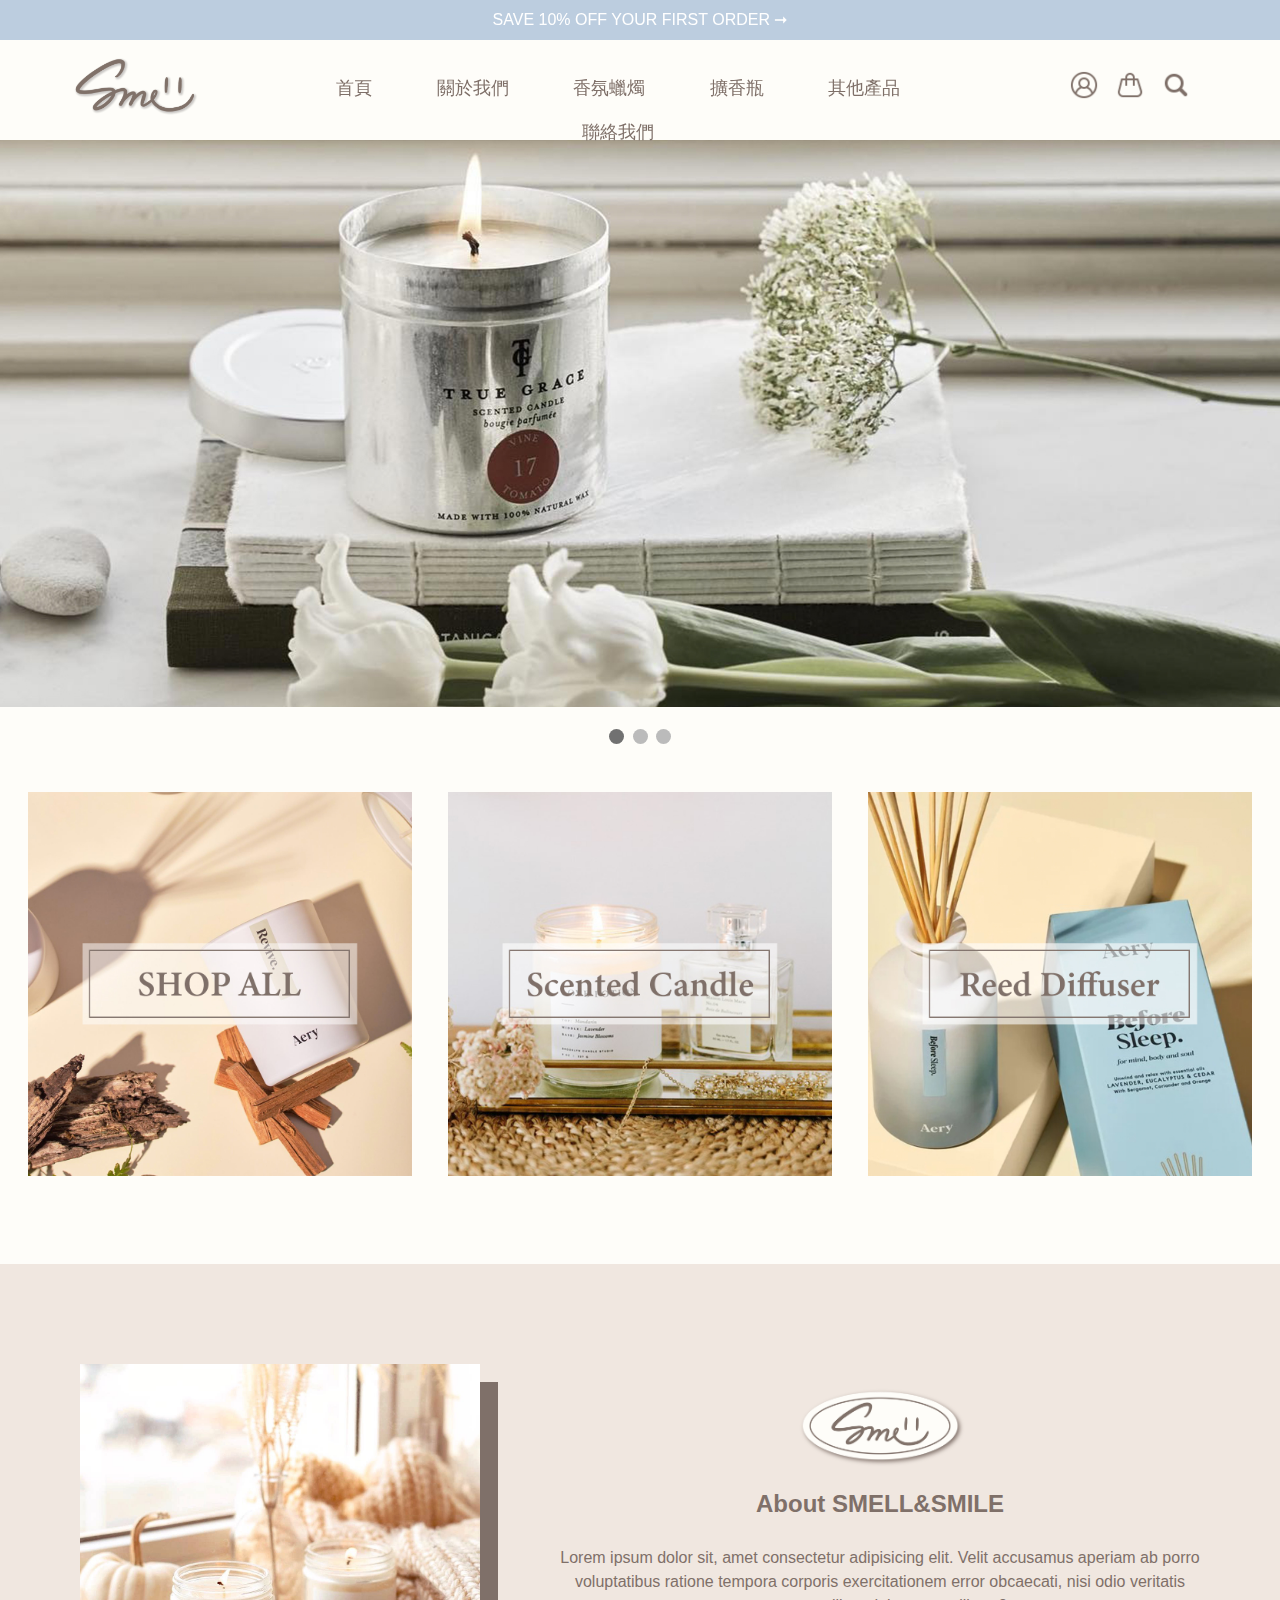
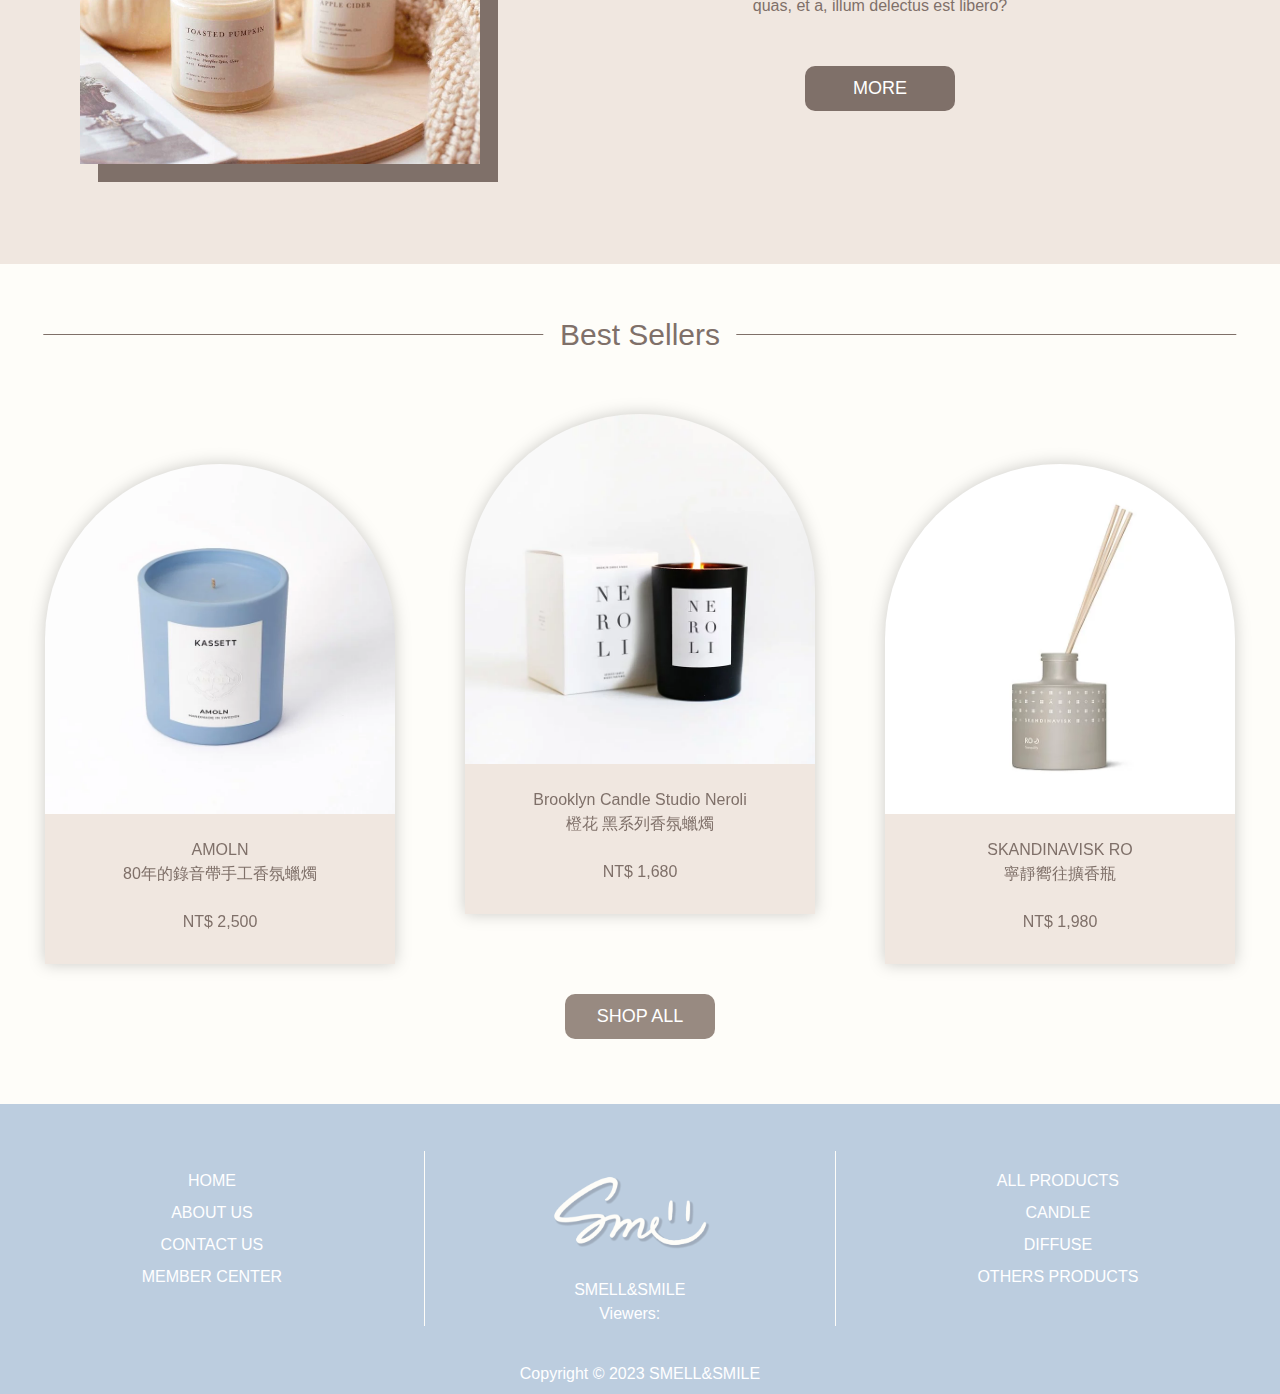
==== index.html @ 1fcc6f93 "1" ====
<!DOCTYPE html>
<html lang="en">
<head>
    <meta charset="UTF-8">
    <meta http-equiv="X-UA-Compatible" content="IE=edge">
    <meta name="viewport" content="width=device-width, initial-scale=1.0">
    <title>Document</title>
    <link rel="stylesheet" href="index.css">
</head>
<body>
    <header>
        <div class="blue">SAVE 10% OFF YOUR FIRST ORDER ➞</div>
        <div class="head">
          <div class="logo"><img src="image/photo/logo2.png" style="width:130px"></div>
          <nav>
            <a href="#p1">首頁</a>
            <a href="#p1">關於我們</a>
            <a href="#p2">香氛蠟燭</a>   
            <a href="#p3">擴香瓶</a>
            <a href="#p4">其他產品</a>
            <a href="#p5">聯絡我們</a>
         </nav>
         <div class="icon">
             <div>
                <img src="image/photo/person.png" style="width:30px">
             </div>
             <div>
              <img src="image/photo/shopping.png" style="width:30px">
           </div>
           <div>
            <img src="image/photo/magnifier.png" style="width:30px">
         </div>
         </div>
        </div>
    </header>
    <div class="slideshow-container">

        <div class="mySlides fade">        
          <img src="image/photo/slide1.jpg" style="width:100%">
        </div>
        
        <div class="mySlides fade">
          <img src="image/photo/slide2.jpg" style="width:100%">
        </div>
        
        <div class="mySlides fade">
          <img src="image/photo/slide3.jpg" style="width:100%" >
        </div>        
    </div>   
    <br> 
        <div style="text-align:center">
          <span class="dot"></span> 
          <span class="dot"></span> 
          <span class="dot"></span> 
        </div>
        <br><br>
    <section>
        <div class="card1">
            <div><img src="image/photo/goods1.jpg" style="width:400px" ></div>
            <div><img src="image/photo/goods2.jpg" style="width:400px" ></div>
            <div><img src="image/photo/goods3.jpg" style="width:400px" ></div>
        </div>
    </section>
    <section>
        <div class="card2">
          <div class="shw"><img src="image/photo/aboutus.jpeg" style="width:400px"></div>
          <div class="about"><img src="image/photo/logo3.png" style="width:160px"><br>
            <div class="besttxt">
              <h2>About SMELL&SMILE</h2><br>
                 Lorem ipsum dolor sit, amet consectetur adipisicing elit. Velit accusamus aperiam ab porro voluptatibus ratione tempora corporis exercitationem error obcaecati, nisi odio veritatis quas, et a, illum delectus est libero?
            </div>
               <br><button class="button" style="vertical-align:middle"><span>MORE </span></button>
          </div>
        </div>
    </section>
    <section>
      <div class="card3">
        <hr class="hr-solid-content" data-content="Best Sellers">
          <div class="array1">
            <div class="item1" style="margin-top: 50px;">
              <div class="itemph2"><img src="image/candle/c8-1.jpg"></div>
              <div class="besttxt">AMOLN<br>80年的錄音帶手工香氛蠟燭<br><br>NT$ 2,500</div>
            </div>
            <div class="item1">
              <div class="itemph2"><img src="image/candle/c9-2.jpg"></div>
              <div class="besttxt">Brooklyn Candle Studio Neroli<br>橙花 黑系列香氛蠟燭<br><br>NT$ 1,680</div>
            </div>
            <div class="item1" style="margin-top: 50px;">
              <div class="itemph2"><img src="image/diffuse/d7-1.jpg"></div>
              <div class="besttxt">SKANDINAVISK RO<br>寧靜嚮往擴香瓶<br><br>NT$ 1,980</div>
            </div>
          </div>
          
          <div style="text-align: center;"><button class="button" style="vertical-align:middle; background-color: #988a81;" ><span>SHOP ALL </span></button></div>
      </div>
    </section>
    
   
    <footer>
        <div class="foot">
          <div>
            <a href="">HOME</a><br>
            <a href="">ABOUT US</a><br>
            <a href="">CONTACT US</a><br>
            <a href="">MEMBER CENTER</a>
          </div>
          <div class="hrr"><img src="image/photo/logo白.png" style="width:250px"><br>SMELL&SMILE<br>Viewers:</div>
          <div>
            <a href="">ALL PRODUCTS</a><br>
            <a href="">CANDLE</a><br>
            <a href="">DIFFUSE</a><br>
            <a href="">OTHERS PRODUCTS</a>
          </div>
        </div>
        <div class="blue">Copyright © 2023 SMELL&SMILE</div>
    </footer>

    <script>
        let slideIndex = 0;
        showSlides();
        
        function showSlides() {
          let i;
          let slides = document.getElementsByClassName("mySlides");
          let dots = document.getElementsByClassName("dot");
          for (i = 0; i < slides.length; i++) {
            slides[i].style.display = "none";  
          }
          slideIndex++;
          if (slideIndex > slides.length) {slideIndex = 1}    
          for (i = 0; i < dots.length; i++) {
            dots[i].className = dots[i].className.replace(" active", "");
          }
          slides[slideIndex-1].style.display = "block";  
          dots[slideIndex-1].className += " active";
          setTimeout(showSlides, 5000); // Change image every 2 seconds
        }
        </script>
        
</body>
</html>
---- index.css ----
*{
    padding: 0px;
    margin: 0px;
    box-sizing: border-box;
}
header{
  position: fixed;
  width: 100%;
  /* height: 170px; */
  z-index: 1000;
}
.blue{
    background-color: #bccddf;
    width: 100%;
    height: 40px;
    color:white;
    line-height: 40px;
    text-align: center;
}
.head{
    background-color: #fefdf9;
    width: 100%;
    height: 100px;
    display: flex;
    justify-content: space-evenly;
}

body {
    font-family: Verdana, sans-serif;
    background-color: #fefdf9;
}

nav{
  text-align: center;
  width: 55%;
  padding-top: 26px;
  padding-left: 10px;
}
nav a{
    padding: 10px 15px ;
    margin-right:30px;
    display: inline-block;
    color: #7f7069;
    font-size: 18px;
    text-decoration:none;
    /* font-weight: bolder; */
}
nav a:hover{
    box-shadow: 0 3px;
    padding-bottom:10px;
    /* border-radius: 10px; */
    color: #988a81;
    transition: all 0.3s;
    /* box-shadow: 0 12px 16px 0 rgba(76, 76, 76, 0.24), 0 17px 50px 0 rgba(76, 76, 76, 0.19); */
}

/*廣告卷軸*/
.mySlides {display: none;
}
/* Slideshow container */
.slideshow-container {
  max-width: 100%;
  padding-top: 140px;
  /* height: 375px; */
  /* position: relative;
  margin: auto; */
}

/* The dots/bullets/indicators */
.dot {
  height: 15px;
  width: 15px;
  margin: 0 2px;
  background-color: #bbb;
  border-radius: 50%;
  display: inline-block;
  transition: background-color 1s ease;
}

.active {
  background-color: #717171;
}

/* Fading animation */
.fade {
  animation-name: fade;
  animation-duration: 2.5s;
}

@keyframes fade {
  from {opacity: .4} 
  to {opacity: 1}
}

/* On smaller screens, decrease text size */
@media only screen and (max-width: 300px) {
  .text {font-size: 11px}
}

.card1 {
   height: 480px;
   width: 100%;
   background-color: #fefdf9;
   display: flex;
   justify-content: space-evenly;
}
.card2 {
   height: 600px;
   background-color: #f0e7e0;
   display: flex;
   justify-content: space-evenly;
   align-items: center /* 垂直置中 */   
}
.card3{
  height: 800px;
}

 footer{
    height: 290px;
    background-color: #bccddf;
 }
.foot{
  height:250px;
  display: flex;
  justify-content: space-evenly;
  align-items: center; /* 垂直置中 */   
  text-align: center;
  color: white;
  line-height: 1.5;
}
.foot a{
  text-decoration:none;
  color: white;
  line-height: 2;
}
.hrr{
  margin-top: 20px;
  padding: 0 80px 0 80px;
  border-right:1px solid #fefdf9;
  border-left:1px solid #fefdf9;
}

 .icon{
   width: 12%;
   display: flex;
   justify-content: space-evenly;
   padding-top: 30px;
 }

 .logo{
   padding-top: 15px
 }

 .shw {
  height: 400px;
  padding: 0px;
  box-shadow: 18px 18px 0px 0px #7f7069;
  text-align: center;
 }
 .about{
  width: 50%;
   padding: 0px;
   text-align: center;
 }
.about img{
  filter: drop-shadow(2px 2px 2px #7f7069)
}
.card1 img{
  padding: 8px;
}

.card1 img:hover{
  opacity:0.7;
  /* border: 2.5px #717171 solid;
  padding:8px; */
  box-shadow: 0 0 0px 2.3px #717171;
  transition: all 0.3s;
}

/* 按鈕動畫 */
.button {
  display: inline-block;
  border-radius: 10px;
  background-color: #7f7069;
  border: none;
  color: #FFFFFF;
  text-align: center;
  font-size: 18px;
  padding: 12px;
  width: 150px;
  transition: all 0.5s;
  cursor: pointer;
  margin: 30px;
}

.button span {
  cursor: pointer;
  display: inline-block;
  position: relative;
  transition: 0.5s;
}

.button span:after {
  content: '»';
  position: absolute;
  opacity: 0;
  top: 0;
  right: -20px;
  transition: 0.5s;
}

.button:hover span {
  padding-right: 25px;
}

.button:hover span:after {
  opacity: 1;
  right: 0;
}

.array1{
   margin-top: 50px;
   display: flex;
   justify-content: center;
}
.item1{
  margin: 0 35px 0 35px;
  background-color: #f0e7e0;
  height: 500px;
  border-top-left-radius: 50%;
  border-top-right-radius: 50%;
  /* box-shadow: 0 0px 14px 0 rgba(0, 0, 0, 0.2); */  
  filter: drop-shadow(0px 0px 8px rgba(0, 0, 0, 0.2));

}
.item1 img{
  border-top-left-radius: 50%;
  border-top-right-radius: 50%;  
}
.itemph img{
  width: 400px;
  height: 400px;
}
.itemph2 img{
  width: 350px;
  height: 350px;
}
.besttxt{
  text-align: center;
  color: #7f7069;
  padding-top: 20px;
  line-height: 1.5;
  
}

/* 分割線 */
.hr-solid-content {
  color: #7f7069;
  border: 0;
  font-size: 30px;
  padding: 1em 0;
  position: relative;
  margin-top: 40px;
  
}
.hr-solid-content::before {
  content: attr(data-content);
  position: absolute;
  padding: 0 1ch;
  line-height: 1px;
  border: solid #7f7069;
  border-width: 0 500px;
  width: fit-content;
  white-space: nowrap;
  left: 50%;
  transform: translateX(-50%);
}
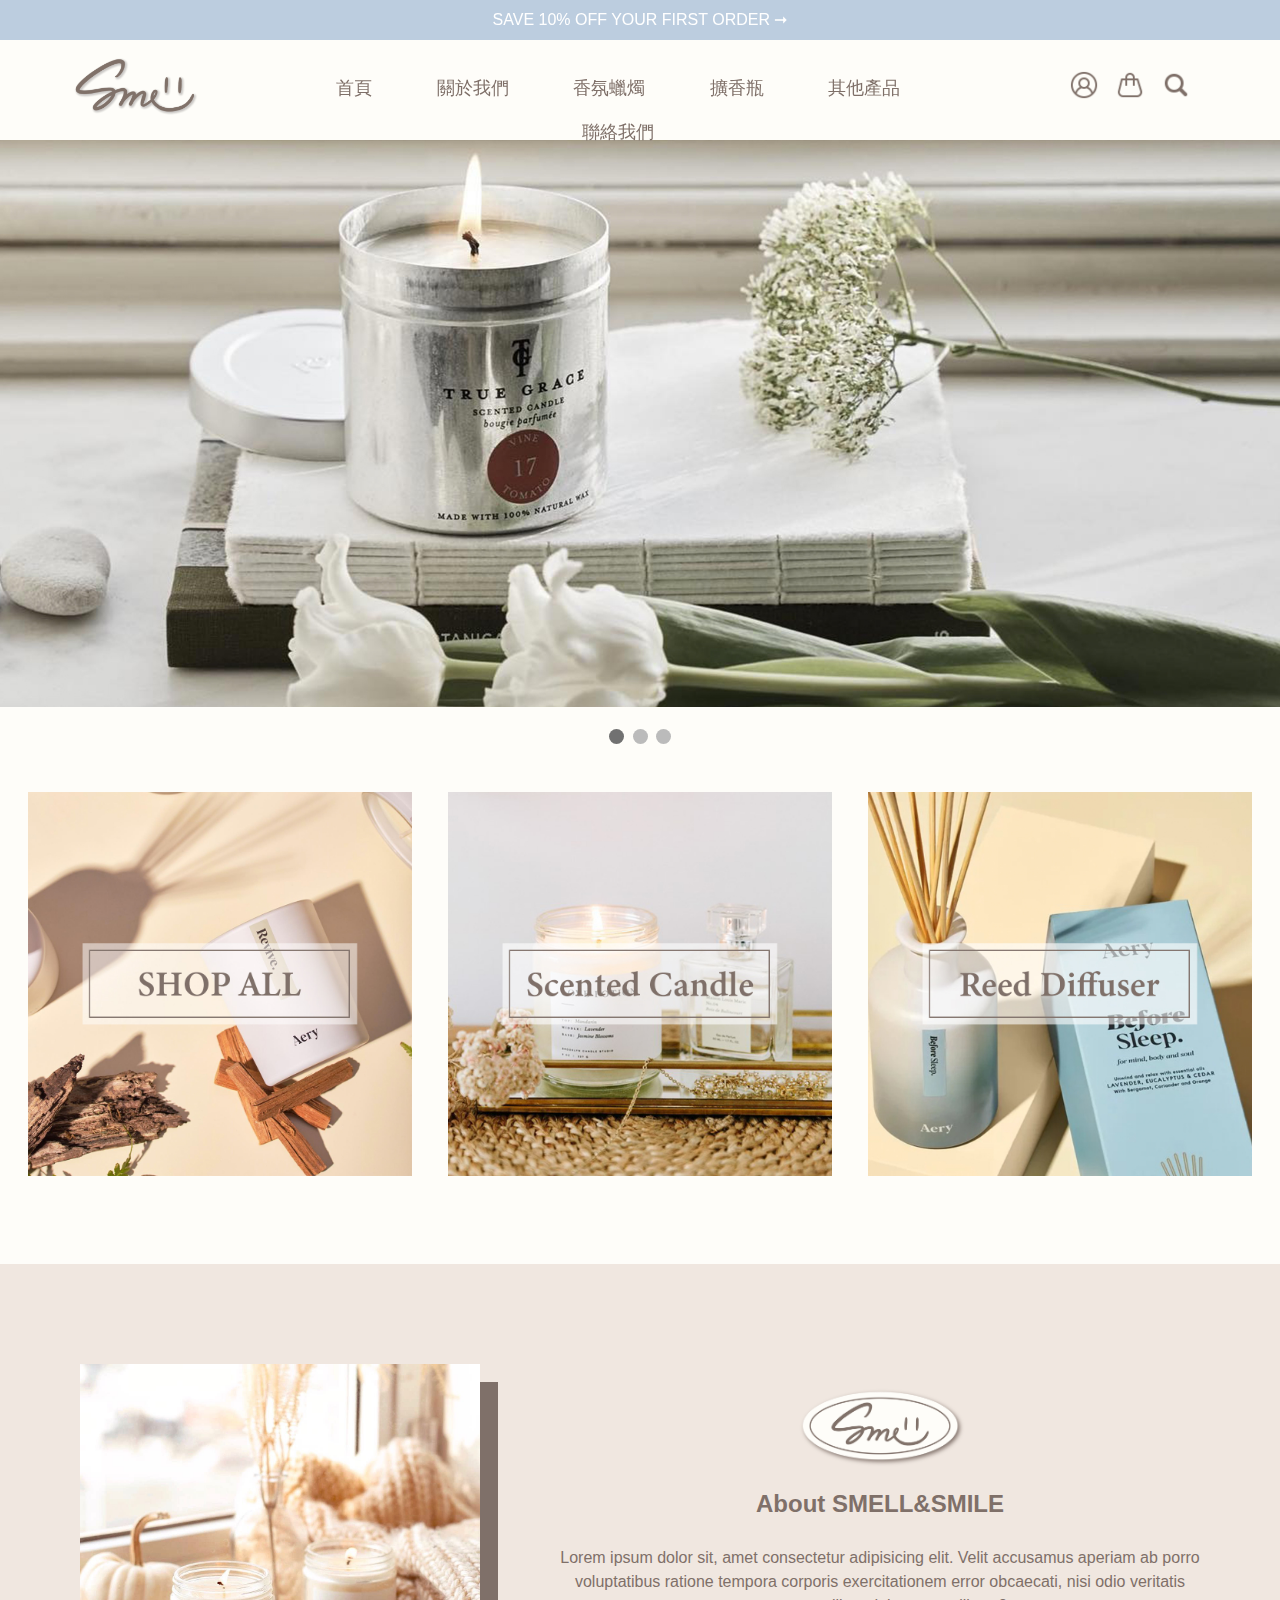
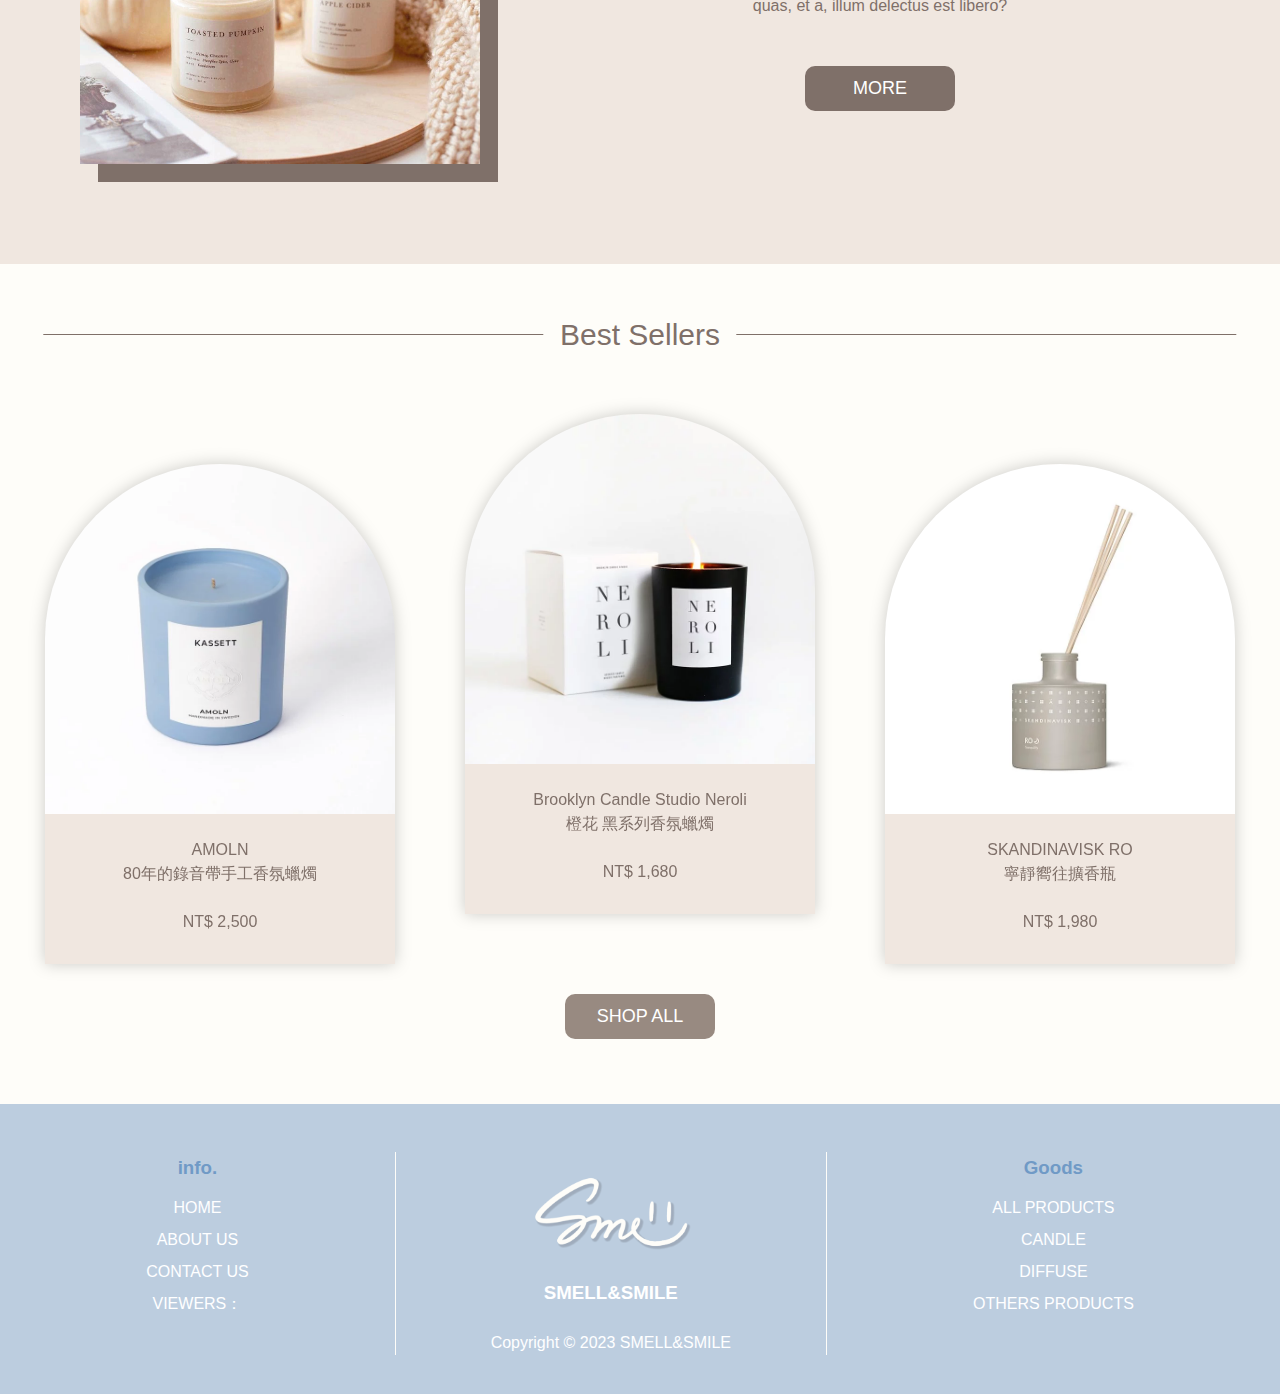
==== commit a926ec35: "5/13" ====
--- a/index.html
+++ b/index.html
@@ -99,20 +99,22 @@
     <footer>
         <div class="foot">
           <div>
+            <h3 style="color: #709ac6; line-height: 0;">info.</h3><br>
             <a href="">HOME</a><br>
             <a href="">ABOUT US</a><br>
             <a href="">CONTACT US</a><br>
-            <a href="">MEMBER CENTER</a>
+            <div style="line-height: 2;">VIEWERS：</div>
           </div>
-          <div class="hrr"><img src="image/photo/logo白.png" style="width:250px"><br>SMELL&SMILE<br>Viewers:</div>
+          <div class="hrr"><img src="image/photo/logo白.png" style="width:250px"><br><h3>SMELL&SMILE</h3><br>Copyright © 2023 SMELL&SMILE</div>
           <div>
+            <h3 style="color: #709ac6; line-height: 0;">Goods</h3><br>
             <a href="">ALL PRODUCTS</a><br>
             <a href="">CANDLE</a><br>
             <a href="">DIFFUSE</a><br>
             <a href="">OTHERS PRODUCTS</a>
           </div>
         </div>
-        <div class="blue">Copyright © 2023 SMELL&SMILE</div>
+        <!-- <div class="blue" style="color:#709ac6;">Copyright © 2023 SMELL&SMILE</div> -->
     </footer>
 
     <script>
--- a/index.css
+++ b/index.css
@@ -120,6 +120,7 @@
     background-color: #bccddf;
  }
 .foot{
+  padding-top: 30px;
   height:250px;
   display: flex;
   justify-content: space-evenly;
@@ -135,7 +136,7 @@
 }
 .hrr{
   margin-top: 20px;
-  padding: 0 80px 0 80px;
+  padding: 0 90px 0 90px;
   border-right:1px solid #fefdf9;
   border-left:1px solid #fefdf9;
 }
@@ -258,6 +259,7 @@
   color: #7f7069;
   border: 0;
   font-size: 30px;
+  /* font-weight: bold; */
   padding: 1em 0;
   position: relative;
   margin-top: 40px;
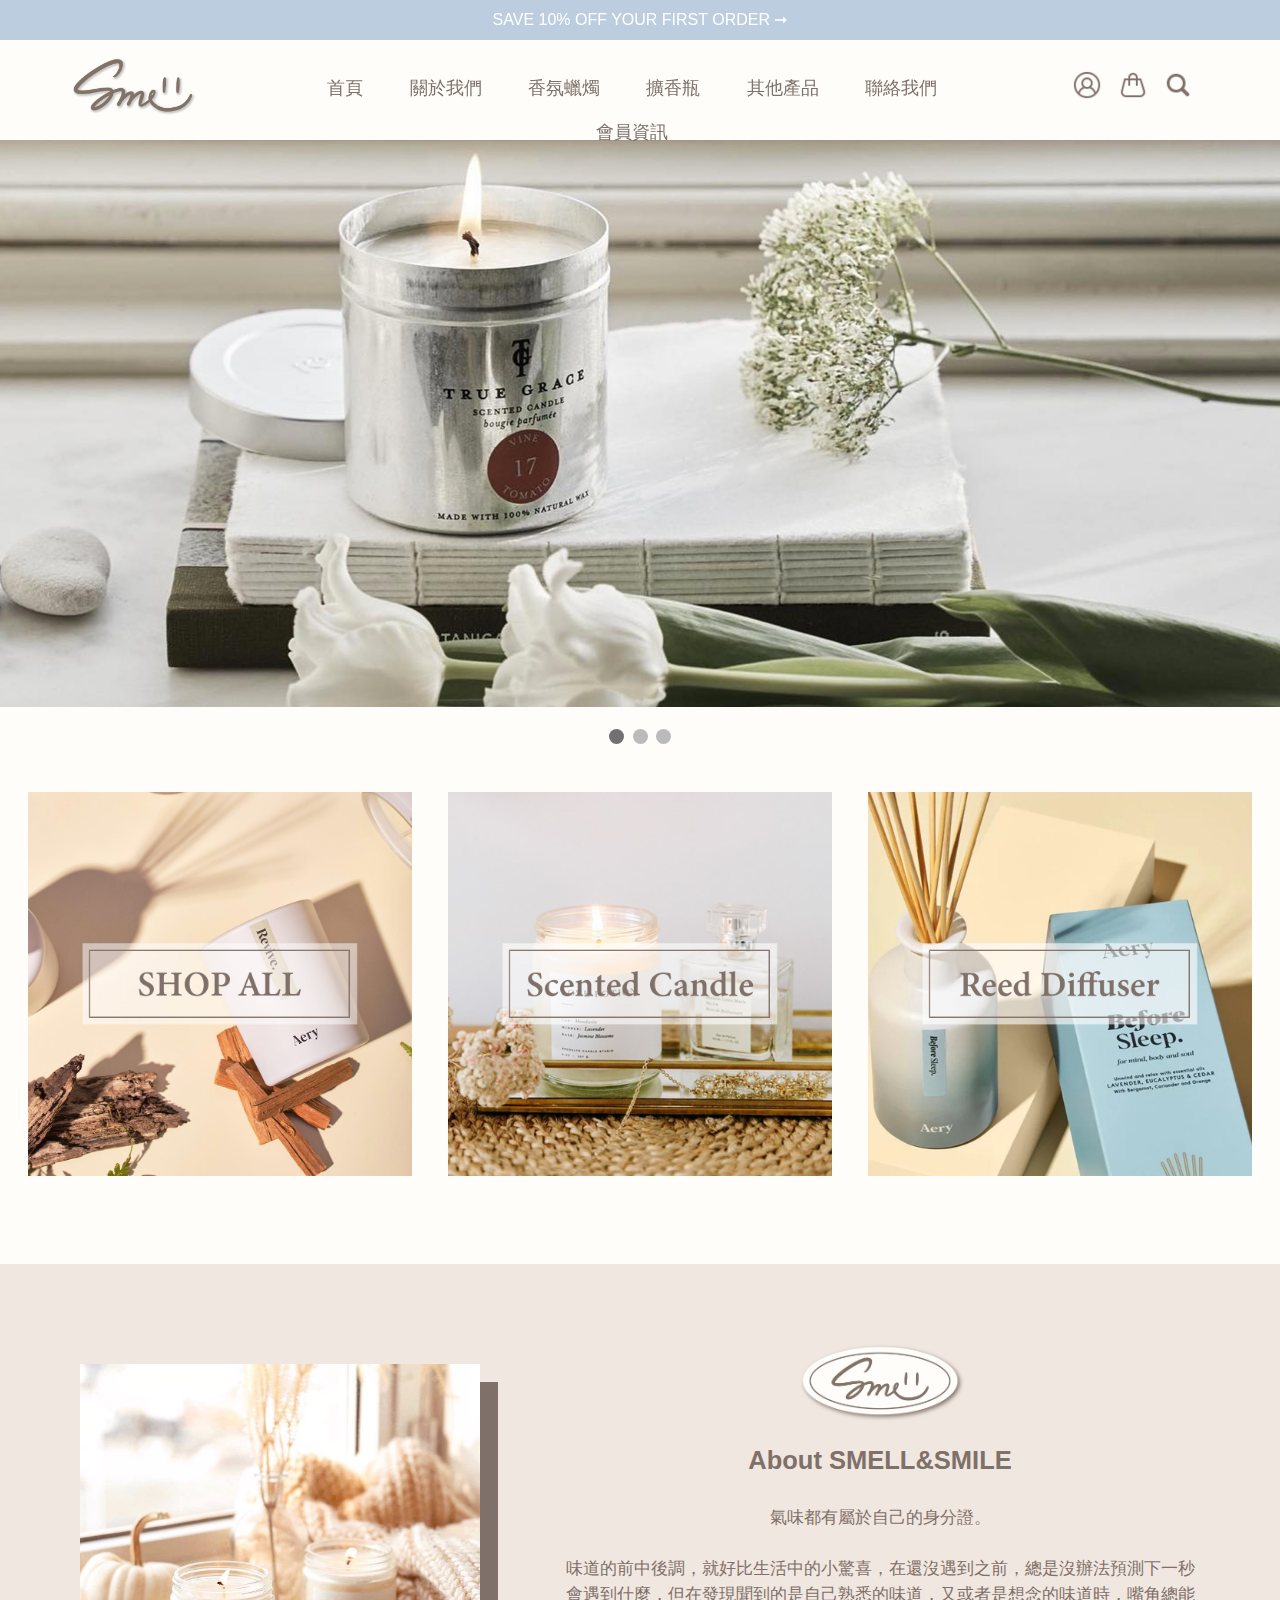
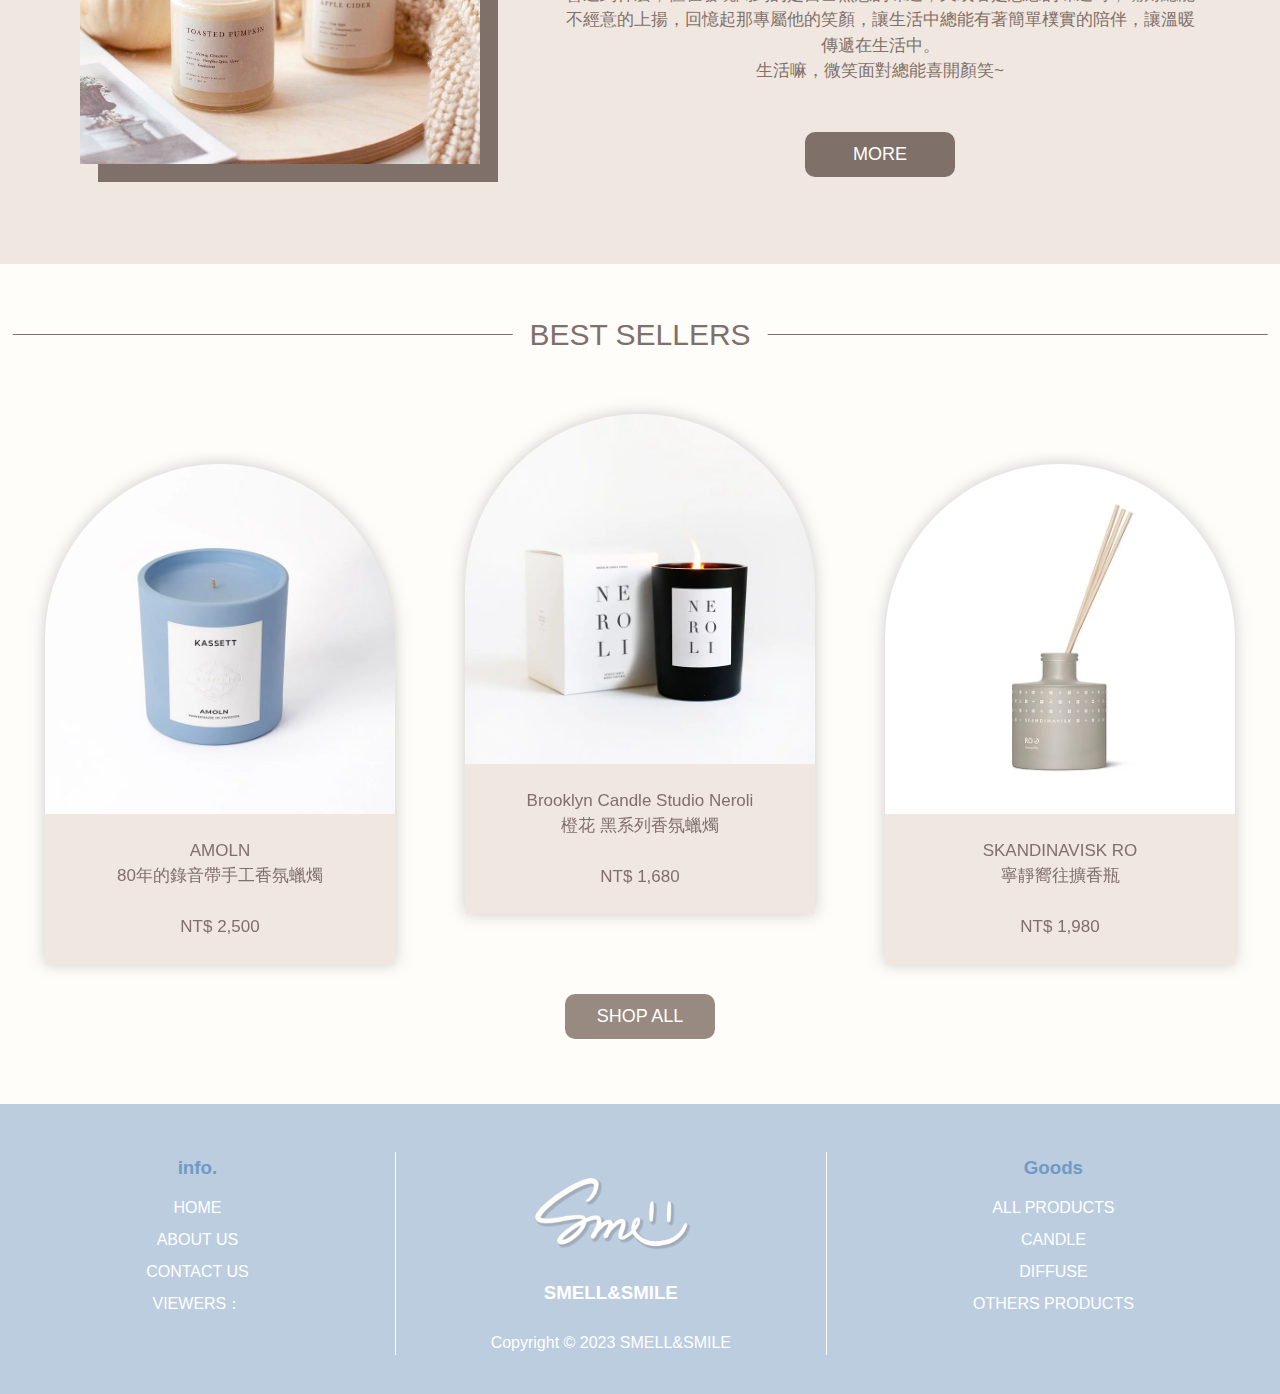
==== commit 2756799e: "about us" ====
--- a/index.html
+++ b/index.html
@@ -4,7 +4,7 @@
     <meta charset="UTF-8">
     <meta http-equiv="X-UA-Compatible" content="IE=edge">
     <meta name="viewport" content="width=device-width, initial-scale=1.0">
-    <title>Document</title>
+    <title>SMELL&SMILE</title>
     <link rel="stylesheet" href="index.css">
 </head>
 <body>
@@ -19,6 +19,7 @@
             <a href="#p3">擴香瓶</a>
             <a href="#p4">其他產品</a>
             <a href="#p5">聯絡我們</a>
+            <a href="#p5">會員資訊</a>
          </nav>
          <div class="icon">
              <div>
@@ -67,7 +68,9 @@
           <div class="about"><img src="image/photo/logo3.png" style="width:160px"><br>
             <div class="besttxt">
               <h2>About SMELL&SMILE</h2><br>
-                 Lorem ipsum dolor sit, amet consectetur adipisicing elit. Velit accusamus aperiam ab porro voluptatibus ratione tempora corporis exercitationem error obcaecati, nisi odio veritatis quas, et a, illum delectus est libero?
+              氣味都有屬於自己的身分證。<br><br>
+              味道的前中後調，就好比生活中的小驚喜，在還沒遇到之前，總是沒辦法預測下一秒會遇到什麼，但在發現聞到的是自己熟悉的味道，又或者是想念的味道時，嘴角總能不經意的上揚，回憶起那專屬他的笑顏，讓生活中總能有著簡單樸實的陪伴，讓溫暖傳遞在生活中。
+              <br>生活嘛，微笑面對總能喜開顏笑~
             </div>
                <br><button class="button" style="vertical-align:middle"><span>MORE </span></button>
           </div>
@@ -75,7 +78,7 @@
     </section>
     <section>
       <div class="card3">
-        <hr class="hr-solid-content" data-content="Best Sellers">
+        <hr class="hr-solid-content" data-content="BEST SELLERS">
           <div class="array1">
             <div class="item1" style="margin-top: 50px;">
               <div class="itemph2"><img src="image/candle/c8-1.jpg"></div>
--- a/index.css
+++ b/index.css
@@ -34,11 +34,11 @@
   text-align: center;
   width: 55%;
   padding-top: 26px;
-  padding-left: 10px;
+  padding-left:6px;
 }
 nav a{
-    padding: 10px 15px ;
-    margin-right:30px;
+    padding: 10px 17px ;
+    margin-right:8px;
     display: inline-block;
     color: #7f7069;
     font-size: 18px;
@@ -149,7 +149,8 @@
  }
 
  .logo{
-   padding-top: 15px
+   padding-top: 15px;
+   margin-right:10px ;
  }
 
  .shw {
@@ -160,7 +161,7 @@
  }
  .about{
   width: 50%;
-   padding: 0px;
+   padding-top: 20px;
    text-align: center;
  }
 .about img{
@@ -251,6 +252,7 @@
   color: #7f7069;
   padding-top: 20px;
   line-height: 1.5;
+  font-size: 17px;
   
 }
 
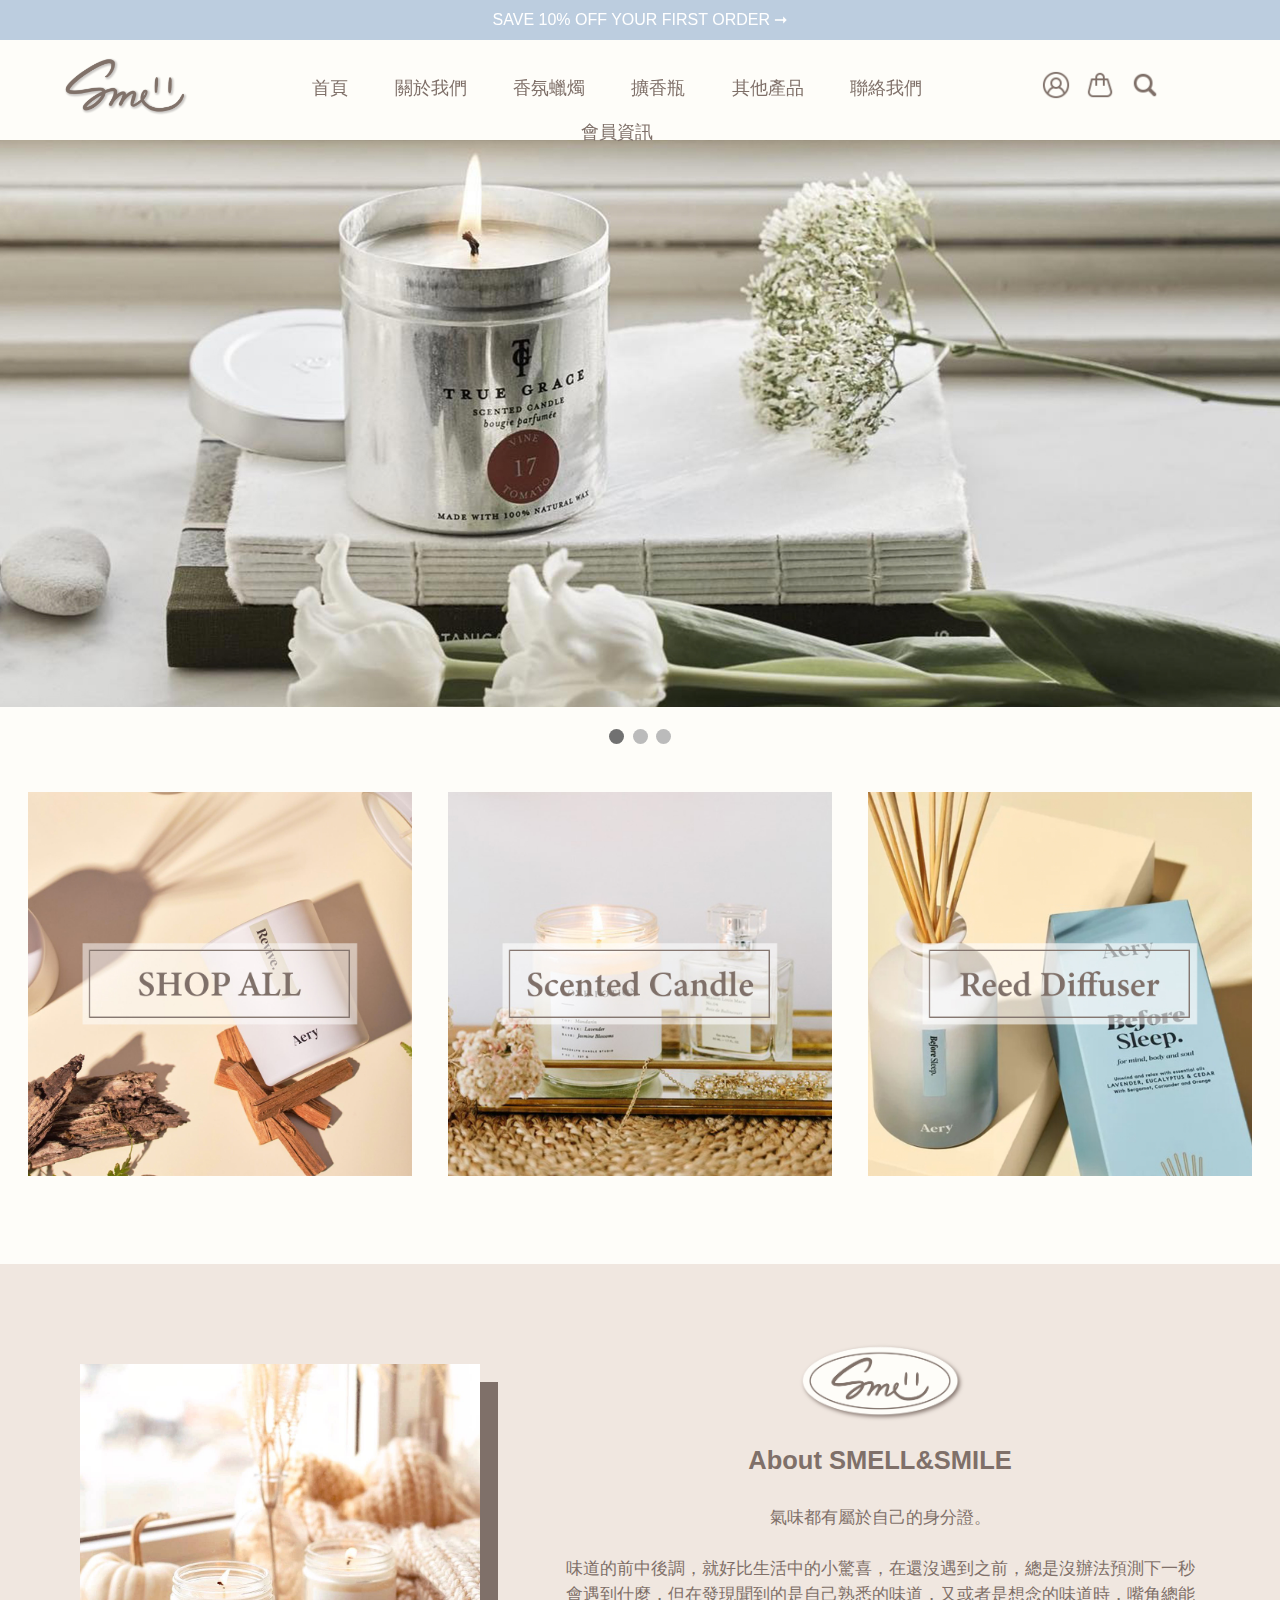
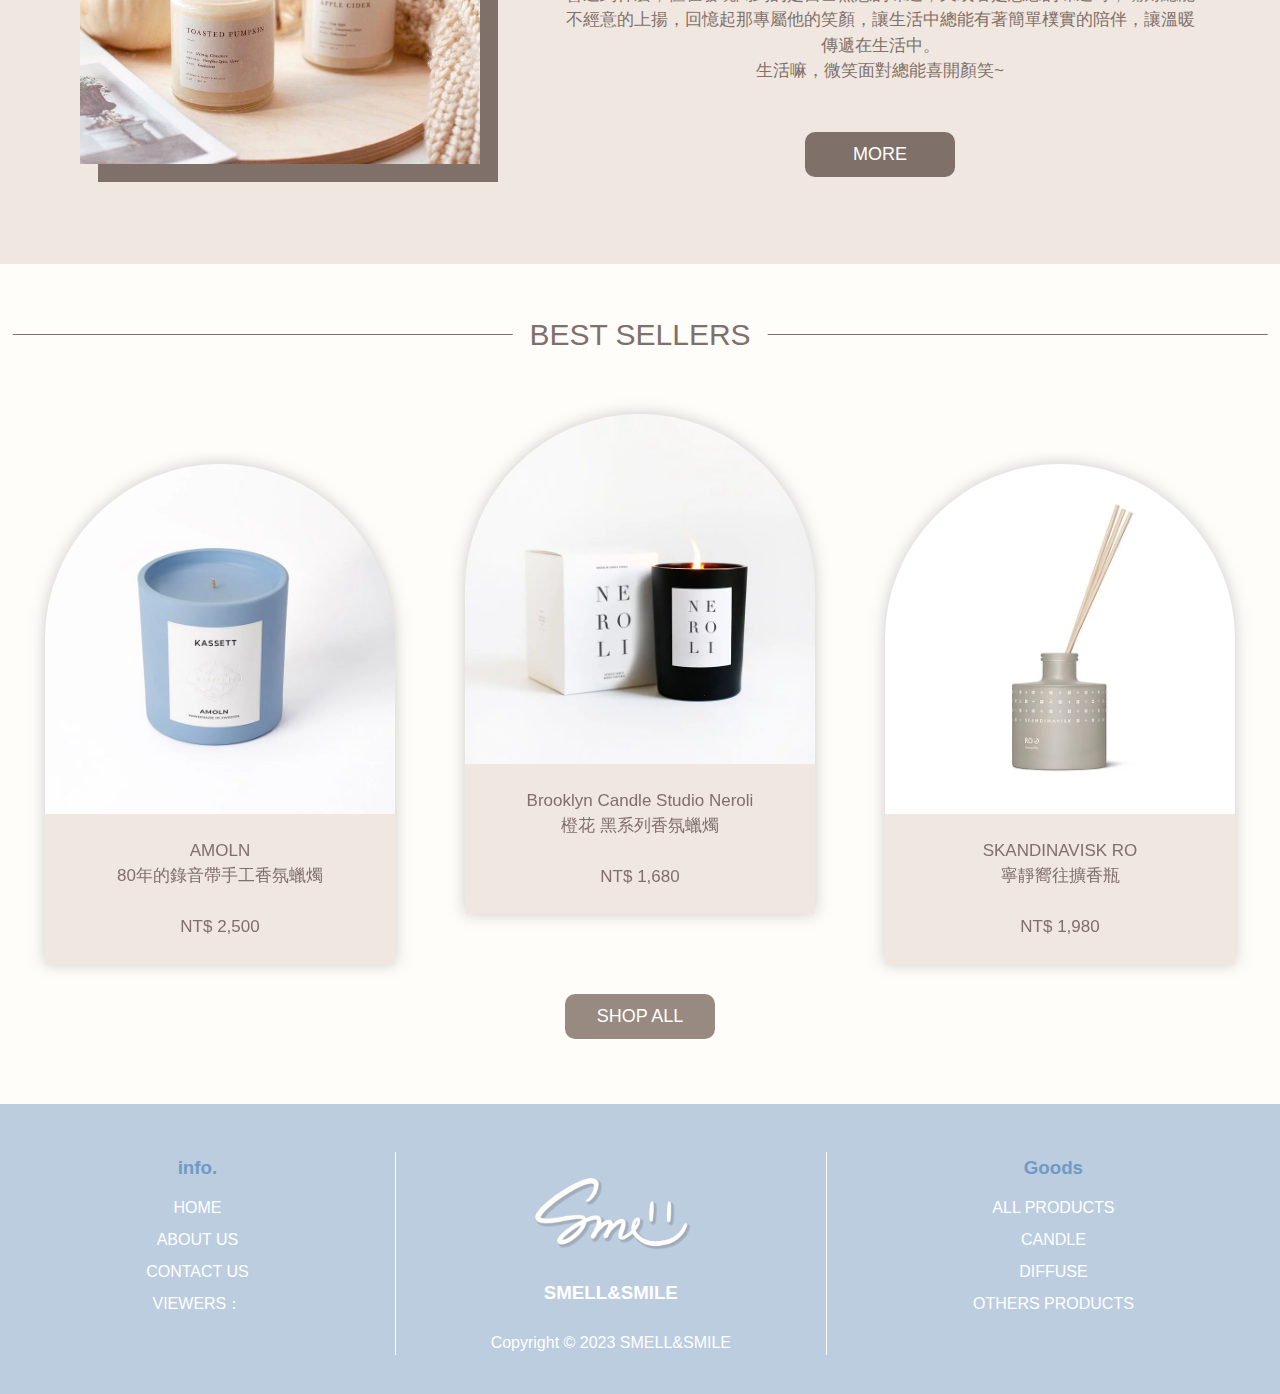
==== commit d17be25e: "頁首搜尋框" ====
--- a/index.html
+++ b/index.html
@@ -13,23 +13,27 @@
         <div class="head">
           <div class="logo"><img src="image/photo/logo2.png" style="width:130px"></div>
           <nav>
-            <a href="#p1">首頁</a>
-            <a href="#p1">關於我們</a>
-            <a href="#p2">香氛蠟燭</a>   
-            <a href="#p3">擴香瓶</a>
-            <a href="#p4">其他產品</a>
-            <a href="#p5">聯絡我們</a>
-            <a href="#p5">會員資訊</a>
+            <a href="index.html">首頁</a>
+            <a href="aboutus.html">關於我們</a>
+            <a href="candle.html">香氛蠟燭</a>   
+            <a href="diffuse.html">擴香瓶</a>
+            <a href="other.html">其他產品</a>
+            <a href="contact.html">聯絡我們</a>
+            <a href="member.html">會員資訊</a>
          </nav>
          <div class="icon">
              <div>
-                <img src="image/photo/person.png" style="width:30px">
+                <a href="login.html"><img src="image/photo/person.png" style="width:30px"></a>
              </div>
              <div>
-              <img src="image/photo/shopping.png" style="width:30px">
-           </div>
-           <div>
-            <img src="image/photo/magnifier.png" style="width:30px">
+              <a href="shoppingcart.html"><img src="image/photo/shopping.png" style="width:30px"></a>
+           </div>          
+          <div class="search">
+              <form>
+                <img src="image/photo/magnifier.png" style="width:30px">
+                <input type="search" id="search" name="search" placeholder="Search..." />     
+              </form>
+          </div>	
          </div>
          </div>
         </div>
@@ -103,21 +107,20 @@
         <div class="foot">
           <div>
             <h3 style="color: #709ac6; line-height: 0;">info.</h3><br>
-            <a href="">HOME</a><br>
-            <a href="">ABOUT US</a><br>
-            <a href="">CONTACT US</a><br>
+            <a href="index.html">HOME</a><br>
+            <a href="aboutus.html">ABOUT US</a><br>
+            <a href="contact.html">CONTACT US</a><br>
             <div style="line-height: 2;">VIEWERS：</div>
           </div>
           <div class="hrr"><img src="image/photo/logo白.png" style="width:250px"><br><h3>SMELL&SMILE</h3><br>Copyright © 2023 SMELL&SMILE</div>
           <div>
             <h3 style="color: #709ac6; line-height: 0;">Goods</h3><br>
-            <a href="">ALL PRODUCTS</a><br>
-            <a href="">CANDLE</a><br>
-            <a href="">DIFFUSE</a><br>
-            <a href="">OTHERS PRODUCTS</a>
+            <a href="allpd.html">ALL PRODUCTS</a><br>
+            <a href="candle.html">CANDLE</a><br>
+            <a href="diffuse.html">DIFFUSE</a><br>
+            <a href="other.html">OTHERS PRODUCTS</a>
           </div>
         </div>
-        <!-- <div class="blue" style="color:#709ac6;">Copyright © 2023 SMELL&SMILE</div> -->
     </footer>
 
     <script>
--- a/index.css
+++ b/index.css
@@ -3,10 +3,10 @@
     margin: 0px;
     box-sizing: border-box;
 }
+/* header */
 header{
   position: fixed;
   width: 100%;
-  /* height: 170px; */
   z-index: 1000;
 }
 .blue{
@@ -43,16 +43,97 @@
     color: #7f7069;
     font-size: 18px;
     text-decoration:none;
-    /* font-weight: bolder; */
 }
 nav a:hover{
     box-shadow: 0 3px;
     padding-bottom:10px;
-    /* border-radius: 10px; */
     color: #988a81;
     transition: all 0.3s;
-    /* box-shadow: 0 12px 16px 0 rgba(76, 76, 76, 0.24), 0 17px 50px 0 rgba(76, 76, 76, 0.19); */
-}
+}
+.icon{
+  width: 12%;
+  display: flex;
+  justify-content: space-around;
+  padding-top: 30px;
+  margin-right: 30px;
+}
+
+.logo{
+  padding-top: 15px;
+  margin-right:10px ;
+}
+
+/* 搜尋框 */
+.search {
+  width: 50px;
+  /* vertical-align: middle; */
+  white-space: nowrap;
+  position: relative;
+  /* padding-right: 30px; */
+  display: flex;
+  /* justify-content: space-around; */
+  /* align-items: center; */
+  
+}
+
+.search input#search {
+  width: 0px;
+  height: 25px;
+  background-color: #f0e7e0;
+  border: none;
+  font-size: 10pt;
+  /* float: left; */
+  color: #ffffff;
+  padding-left: 0px;
+  border-radius: 5px;
+  color: #d17c7c;
+  transition: width .55s ease;
+  position: absolute;
+  margin-top: 5px;
+  margin-left: 3px;
+  
+}
+.search input#search:focus,
+.search input#search:active {
+  outline: none;
+  width: 120px;
+}
+
+.search:hover input#search {
+  width: 120px;
+}
+
+.search:hover{
+  color: #b7d7ee;
+}
+
+/* footer */
+footer{
+  height: 290px;
+  background-color: #bccddf;
+}
+.foot{
+padding-top: 30px;
+height:250px;
+display: flex;
+justify-content: space-evenly;
+align-items: center; /* 垂直置中 */   
+text-align: center;
+color: white;
+line-height: 1.5;
+}
+.foot a{
+text-decoration:none;
+color: white;
+line-height: 2;
+}
+.hrr{
+margin-top: 20px;
+padding: 0 90px 0 90px;
+border-right:1px solid #fefdf9;
+border-left:1px solid #fefdf9;
+}
+
 
 /*廣告卷軸*/
 .mySlides {display: none;
@@ -115,44 +196,8 @@
   height: 800px;
 }
 
- footer{
-    height: 290px;
-    background-color: #bccddf;
- }
-.foot{
-  padding-top: 30px;
-  height:250px;
-  display: flex;
-  justify-content: space-evenly;
-  align-items: center; /* 垂直置中 */   
-  text-align: center;
-  color: white;
-  line-height: 1.5;
-}
-.foot a{
-  text-decoration:none;
-  color: white;
-  line-height: 2;
-}
-.hrr{
-  margin-top: 20px;
-  padding: 0 90px 0 90px;
-  border-right:1px solid #fefdf9;
-  border-left:1px solid #fefdf9;
-}
-
- .icon{
-   width: 12%;
-   display: flex;
-   justify-content: space-evenly;
-   padding-top: 30px;
- }
-
- .logo{
-   padding-top: 15px;
-   margin-right:10px ;
- }
-
+ 
+ 
  .shw {
   height: 400px;
   padding: 0px;
@@ -233,7 +278,13 @@
   border-top-right-radius: 50%;
   /* box-shadow: 0 0px 14px 0 rgba(0, 0, 0, 0.2); */  
   filter: drop-shadow(0px 0px 8px rgba(0, 0, 0, 0.2));
-
+  transform:scale(1,1);
+  transition: all 0.2s ease-out;
+
+}
+.item1:hover{
+  filter: drop-shadow(0px 0px 8px rgba(0, 0, 0, 0.2));
+  transform:scale(1.03,1.03);
 }
 .item1 img{
   border-top-left-radius: 50%;
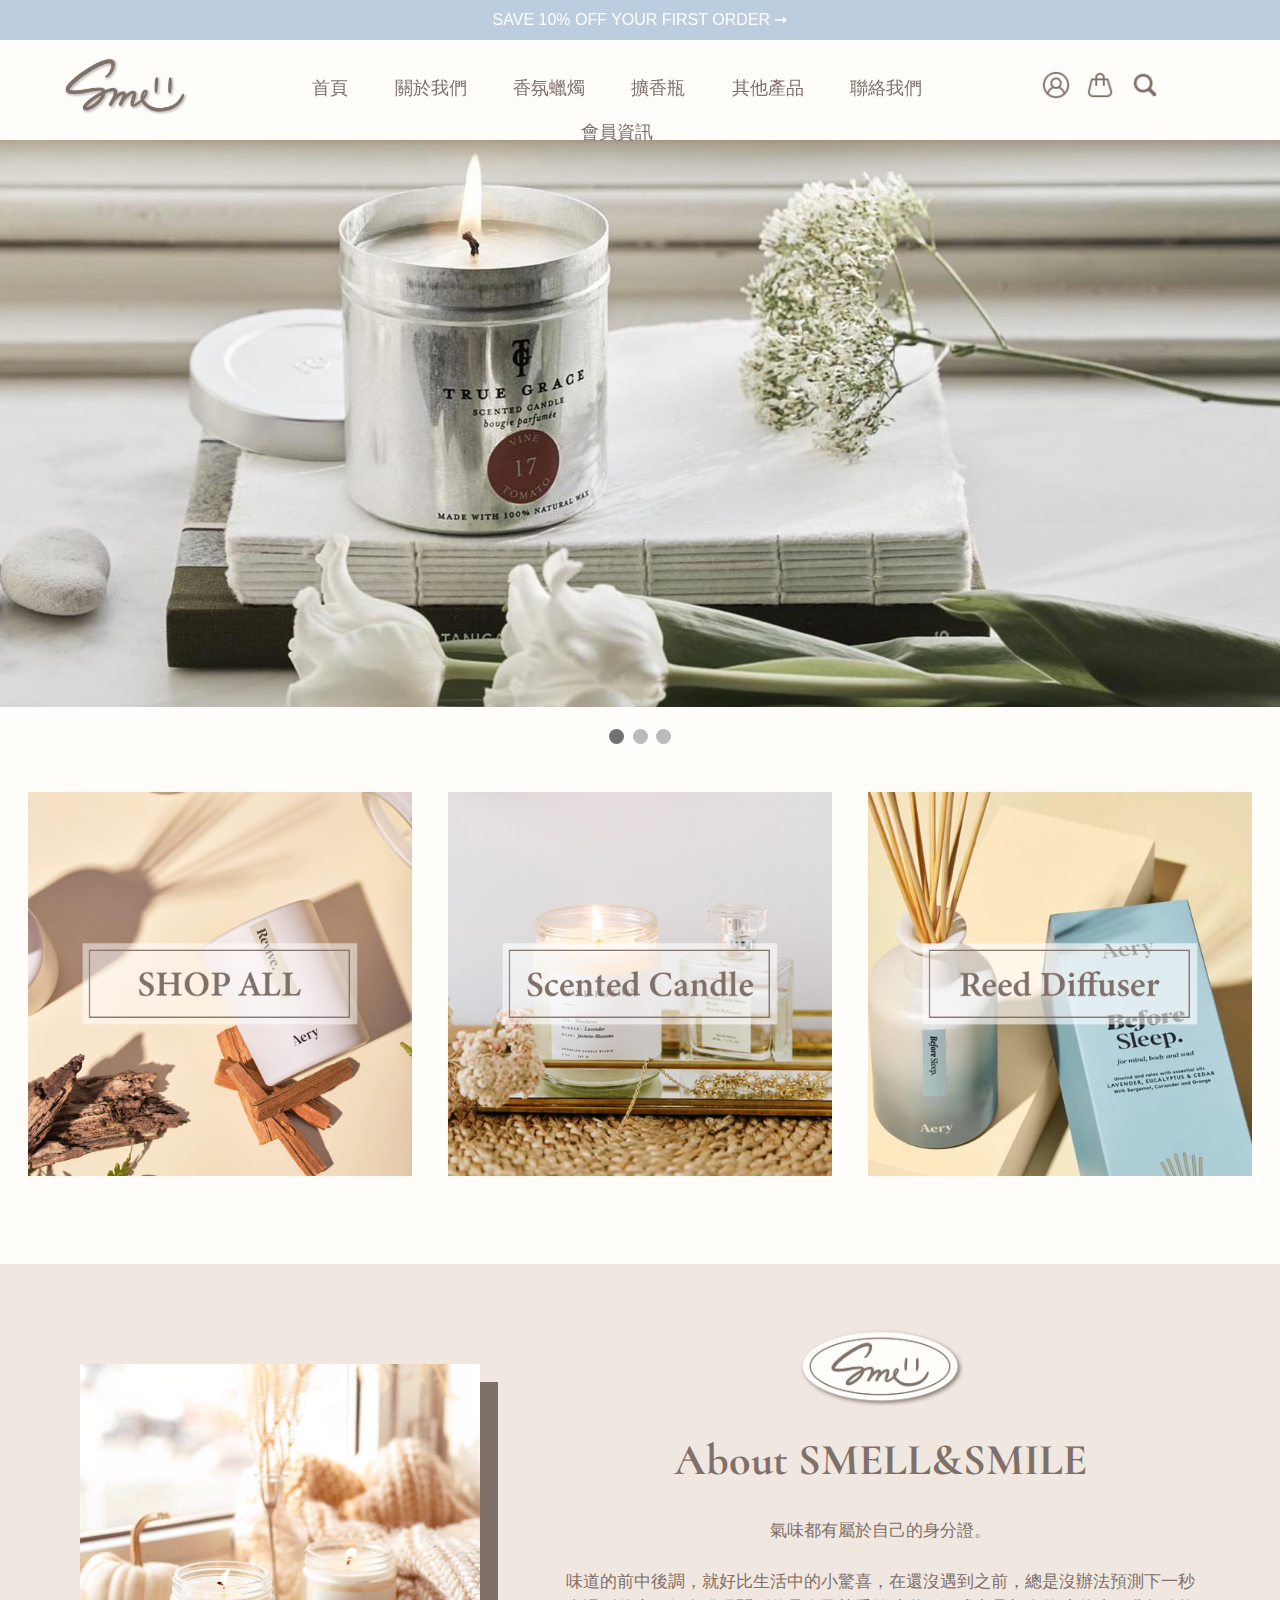
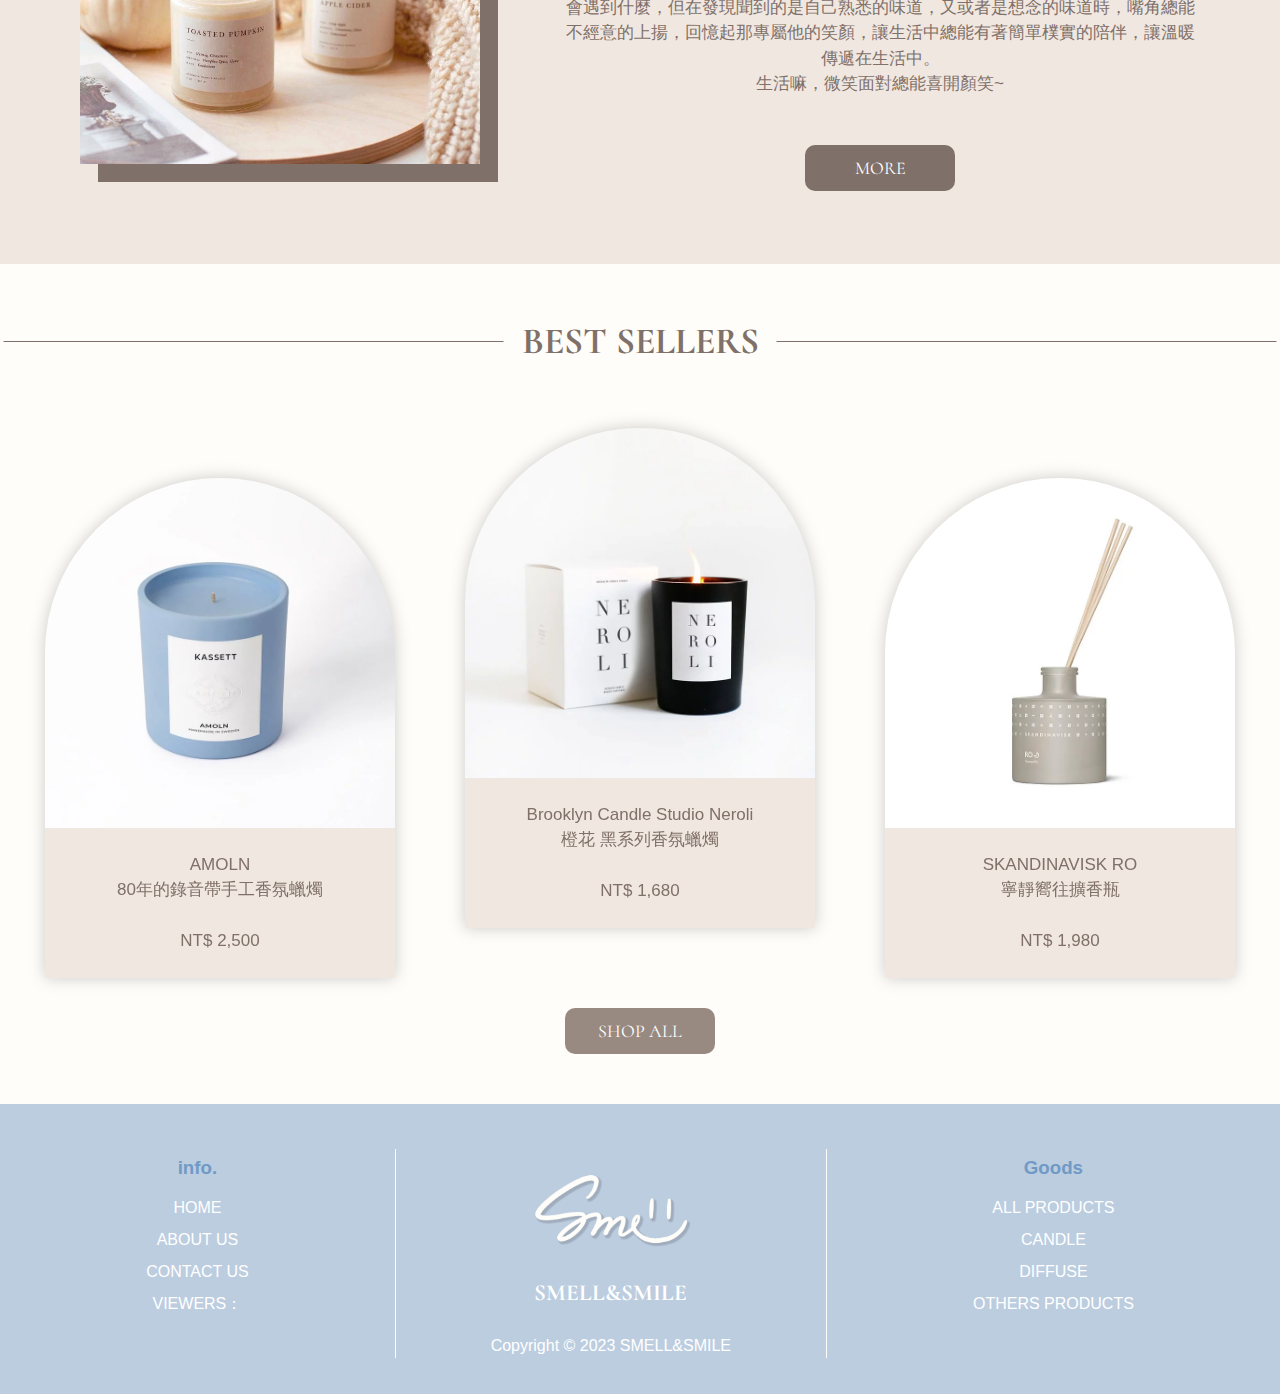
==== commit cbe0caee: "5/25-2" ====
--- a/index.html
+++ b/index.html
@@ -19,7 +19,7 @@
             <a href="diffuse.html">擴香瓶</a>
             <a href="other.html">其他產品</a>
             <a href="contact.html">聯絡我們</a>
-            <a href="member.html">會員資訊</a>
+            <a href="profile.html">會員資訊</a>
          </nav>
          <div class="icon">
              <div>
@@ -61,9 +61,9 @@
         <br><br>
     <section>
         <div class="card1">
-            <div><img src="image/photo/goods1.jpg" style="width:400px" ></div>
-            <div><img src="image/photo/goods2.jpg" style="width:400px" ></div>
-            <div><img src="image/photo/goods3.jpg" style="width:400px" ></div>
+            <div><a href="allpd.html"><img src="image/photo/goods1.jpg" style="width:400px" ></a></div>
+            <div><a href="candle.html"><img src="image/photo/goods2.jpg" style="width:400px" ></a></div>
+            <div><a href="diffuse.html"><img src="image/photo/goods3.jpg" style="width:400px" ></a></div>
         </div>
     </section>
     <section>
@@ -71,7 +71,9 @@
           <div class="shw"><img src="image/photo/aboutus.jpeg" style="width:400px"></div>
           <div class="about"><img src="image/photo/logo3.png" style="width:160px"><br>
             <div class="besttxt">
-              <h2>About SMELL&SMILE</h2><br>
+              <div class="eng" style="font-size: 22px;">
+                <h1>About SMELL&SMILE</h1>
+              </div><br>
               氣味都有屬於自己的身分證。<br><br>
               味道的前中後調，就好比生活中的小驚喜，在還沒遇到之前，總是沒辦法預測下一秒會遇到什麼，但在發現聞到的是自己熟悉的味道，又或者是想念的味道時，嘴角總能不經意的上揚，回憶起那專屬他的笑顏，讓生活中總能有著簡單樸實的陪伴，讓溫暖傳遞在生活中。
               <br>生活嘛，微笑面對總能喜開顏笑~
@@ -112,7 +114,7 @@
             <a href="contact.html">CONTACT US</a><br>
             <div style="line-height: 2;">VIEWERS：</div>
           </div>
-          <div class="hrr"><img src="image/photo/logo白.png" style="width:250px"><br><h3>SMELL&SMILE</h3><br>Copyright © 2023 SMELL&SMILE</div>
+          <div class="hrr"><img src="image/photo/logo白.png" style="width:250px"><br><h3 class="eng" style="font-size: 23px;">SMELL&SMILE</h3><br>Copyright © 2023 SMELL&SMILE</div>
           <div>
             <h3 style="color: #709ac6; line-height: 0;">Goods</h3><br>
             <a href="allpd.html">ALL PRODUCTS</a><br>
--- a/index.css
+++ b/index.css
@@ -1,3 +1,5 @@
+@import url('https://fonts.googleapis.com/css2?family=Cormorant:wght@400;600&display=swap');
+
 *{
     padding: 0px;
     margin: 0px;
@@ -127,6 +129,10 @@
 color: white;
 line-height: 2;
 }
+.foot a:hover{
+  text-decoration: underline;
+  color: white;
+}
 .hrr{
 margin-top: 20px;
 padding: 0 90px 0 90px;
@@ -203,15 +209,25 @@
   padding: 0px;
   box-shadow: 18px 18px 0px 0px #7f7069;
   text-align: center;
+  transition: all 0.4s ease-out;
  }
+ .shw:hover{
+  transform:scale(1.05,1.05);  
+ }
+
  .about{
   width: 50%;
    padding-top: 20px;
    text-align: center;
  }
 .about img{
-  filter: drop-shadow(2px 2px 2px #7f7069)
-}
+  filter: drop-shadow(2px 2px 2px #7f7069);
+  transition: all 0.3s ease-out; 
+}
+.about img:hover{
+  transform:scale(1.1,1.1);
+ }
+
 .card1 img{
   padding: 8px;
 }
@@ -221,7 +237,7 @@
   /* border: 2.5px #717171 solid;
   padding:8px; */
   box-shadow: 0 0 0px 2.3px #717171;
-  transition: all 0.3s;
+  transition: all 0.4s;
 }
 
 /* 按鈕動畫 */
@@ -238,6 +254,7 @@
   transition: all 0.5s;
   cursor: pointer;
   margin: 30px;
+  font-family: 'Cormorant', serif;
 }
 
 .button span {
@@ -311,11 +328,13 @@
 .hr-solid-content {
   color: #7f7069;
   border: 0;
-  font-size: 30px;
+  font-size: 37px;
   /* font-weight: bold; */
   padding: 1em 0;
   position: relative;
   margin-top: 40px;
+  font-family: 'Cormorant', serif;
+  font-weight: bolder;
   
 }
 .hr-solid-content::before {
@@ -330,3 +349,7 @@
   left: 50%;
   transform: translateX(-50%);
 }
+
+.eng{
+  font-family: 'Cormorant', serif;
+}
